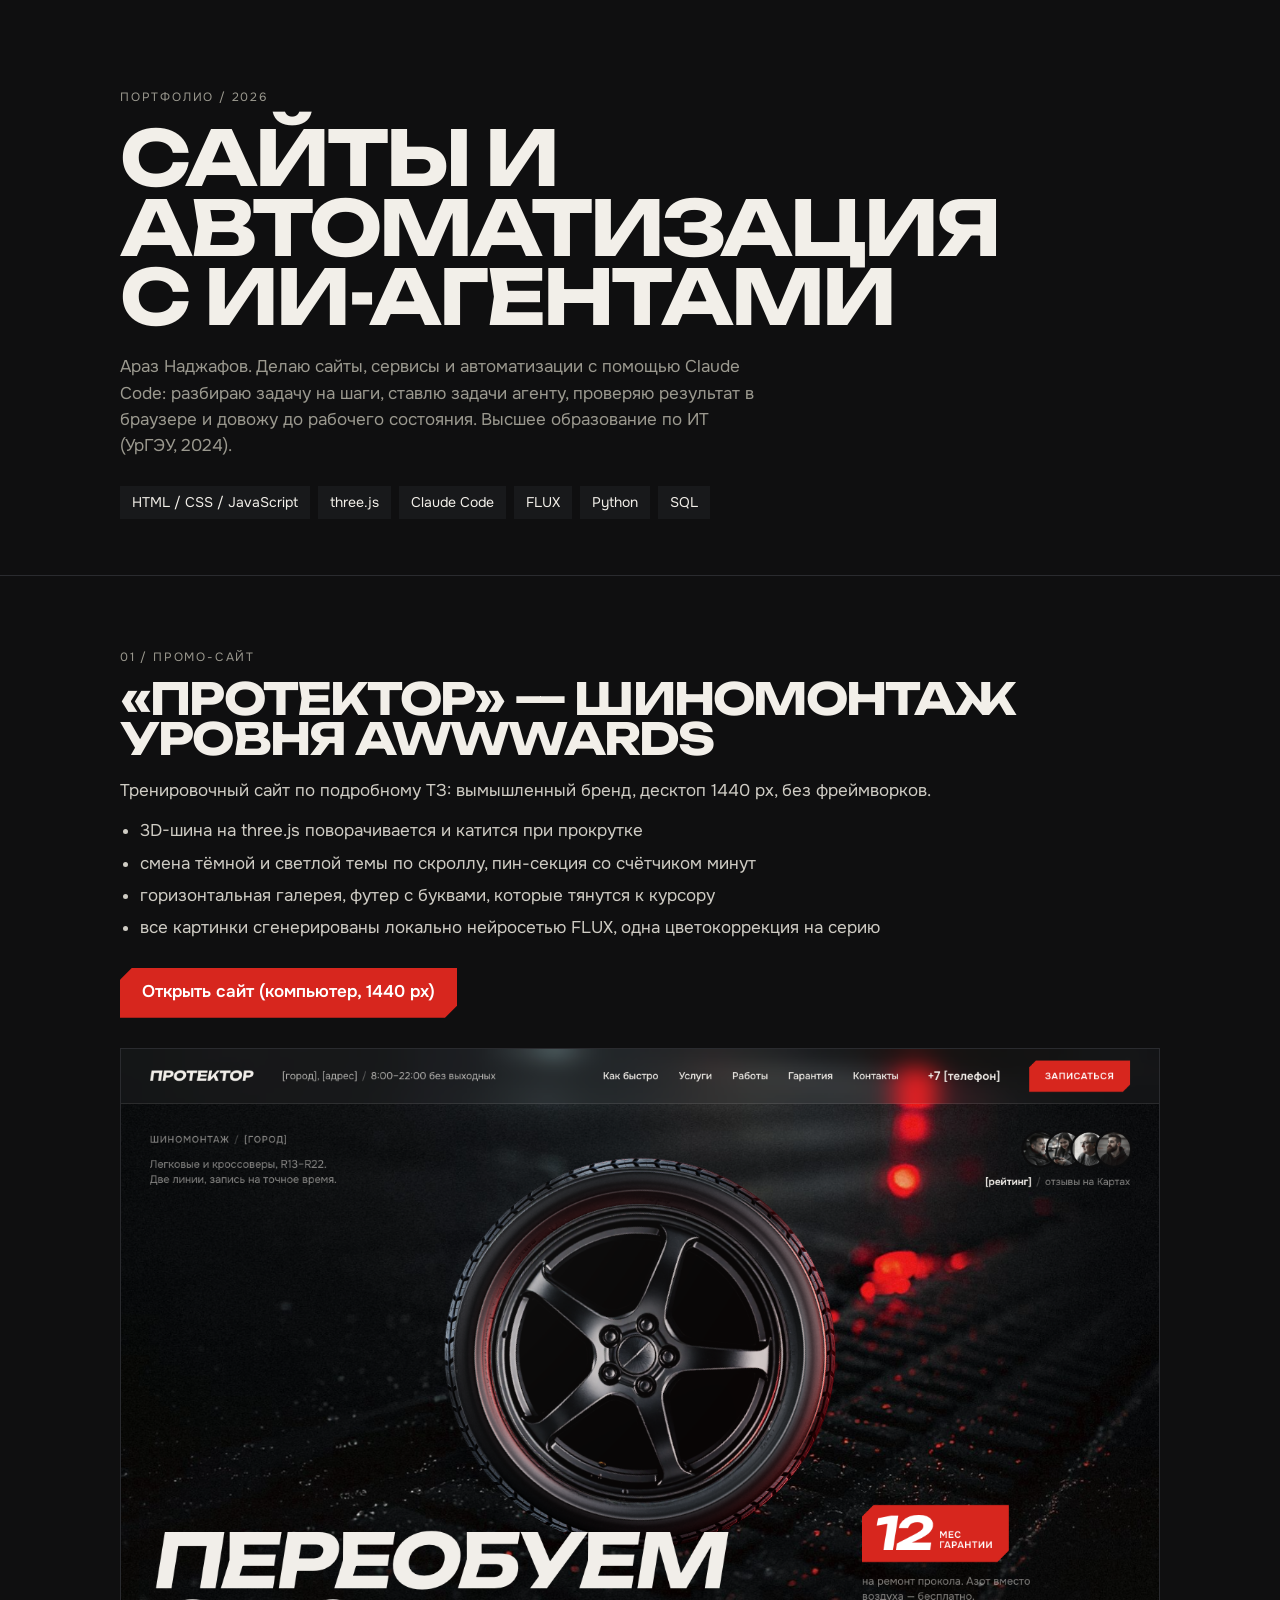
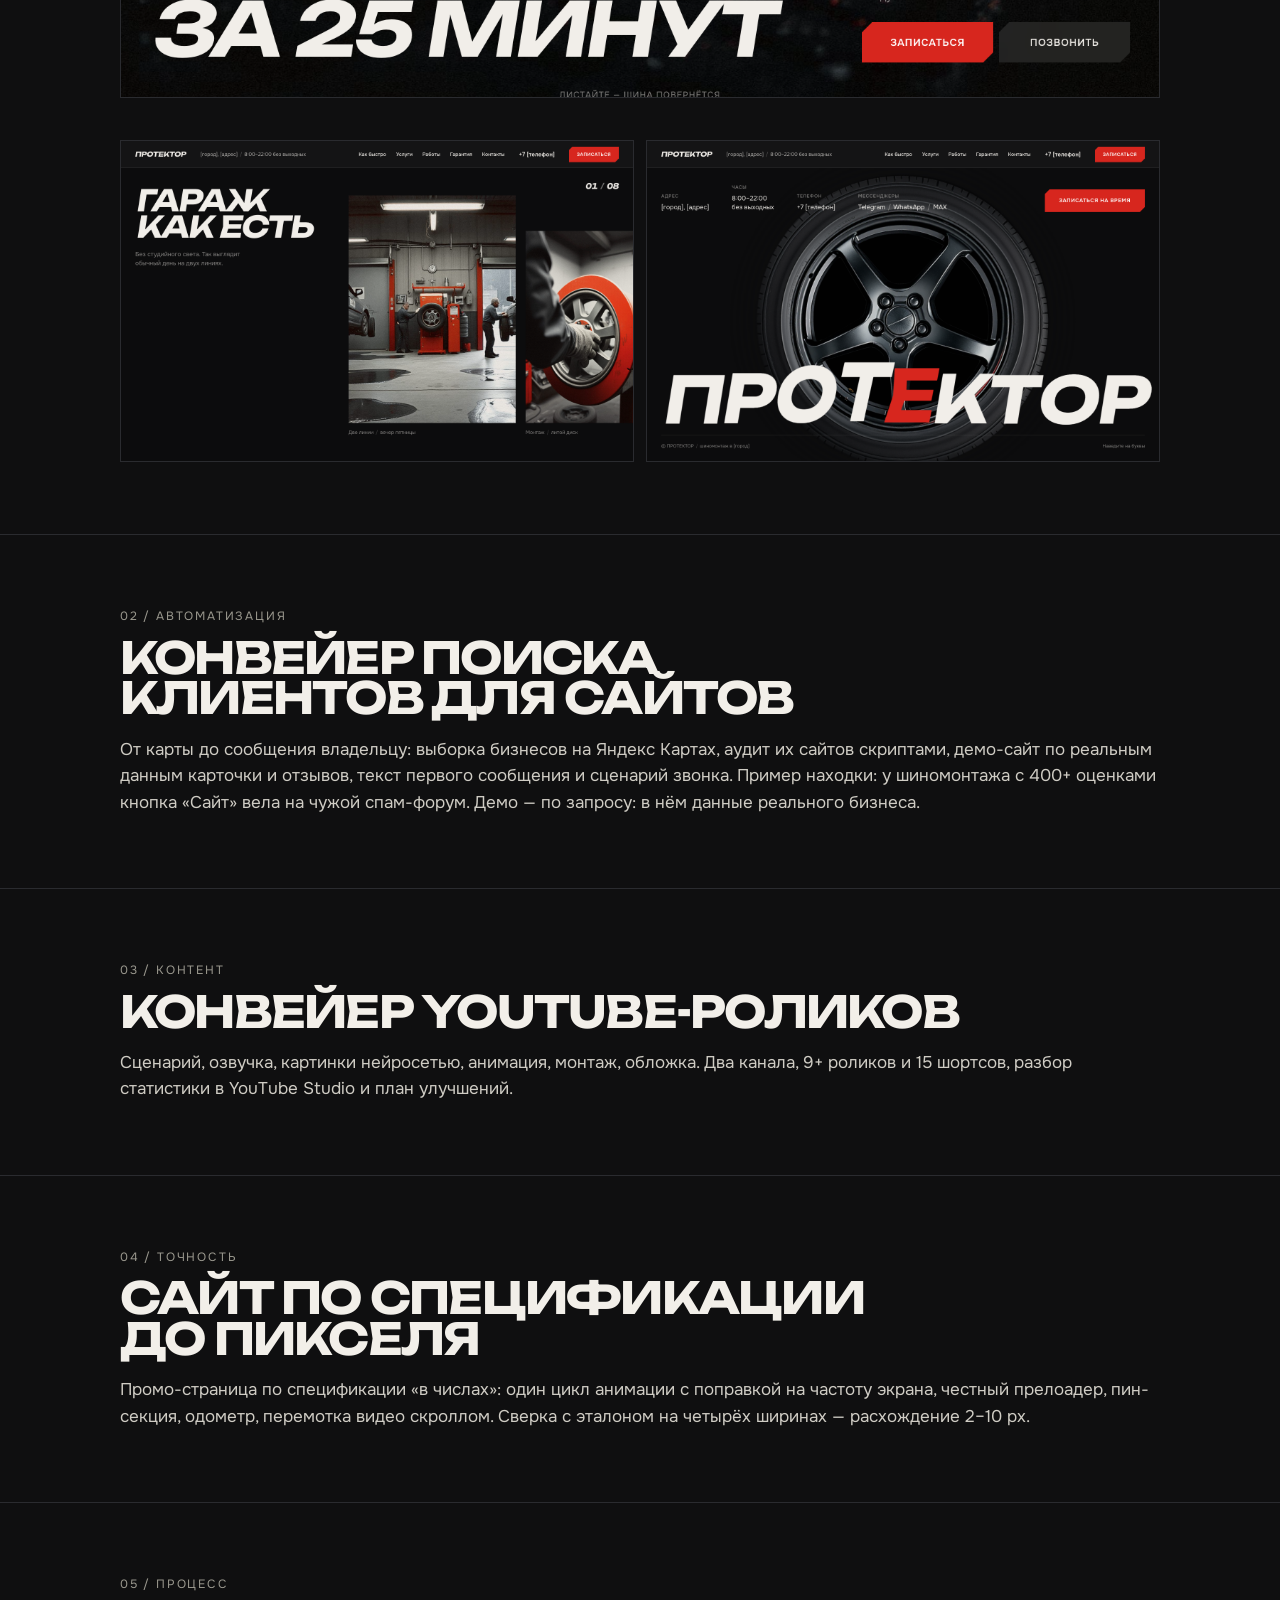
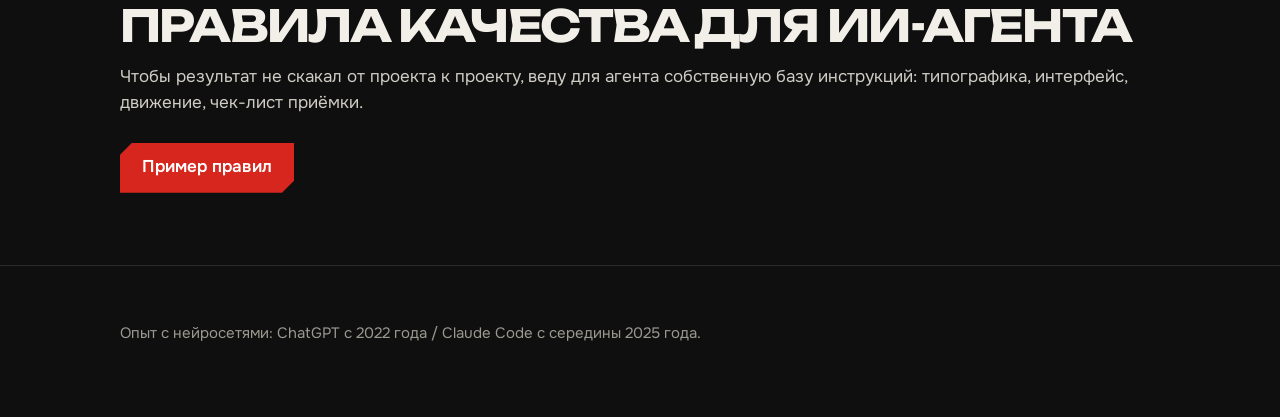
==== index.html @ bf1930d3 "Портфолио: сайт «ПРОТЕКТОР» и описание проектов" ====
<!doctype html>
<html lang="ru">
<head>
<meta charset="utf-8">
<meta name="viewport" content="width=device-width, initial-scale=1">
<title>Араз Наджафов — сайты и автоматизация с ИИ</title>
<meta name="description" content="Портфолио: сайты, сервисы и автоматизации с ИИ-агентами (Claude Code).">
<link rel="preconnect" href="https://fonts.googleapis.com">
<link rel="preconnect" href="https://fonts.gstatic.com" crossorigin>
<link href="https://fonts.googleapis.com/css2?family=Onest:wght@400;500;600&family=Unbounded:wght@700&display=swap" rel="stylesheet">
<style>
:root{--bg:#0f0f10;--surface:#18191b;--line:#2a2b2f;--text:#f2efe9;--muted:#9b998f;--accent:#d7261e;--pad:20px}
*{box-sizing:border-box;margin:0;padding:0}
body{background:var(--bg);color:var(--text);font:17px/1.55 'Onest',system-ui,sans-serif;-webkit-font-smoothing:antialiased}
a{color:inherit}
img{display:block;max-width:100%;height:auto}
.wrap{max-width:1120px;margin:0 auto;padding:0 var(--pad)}
.h{font-family:'Unbounded',sans-serif;font-weight:700;text-transform:uppercase;line-height:.92;letter-spacing:-.04em;text-wrap:balance}
.label{font-size:12px;letter-spacing:.15em;text-transform:uppercase;color:var(--muted)}
header{padding:88px 0 56px;border-bottom:1px solid var(--line)}
header h1{font-size:clamp(34px,7vw,76px);margin:16px 0 22px}
header p{color:var(--muted);max-width:640px}
.tags{display:flex;flex-wrap:wrap;gap:8px;margin-top:26px}
.tags span{background:var(--surface);padding:6px 12px;font-size:14px}
section{padding:72px 0;border-bottom:1px solid var(--line)}
section h2{font-size:clamp(24px,4.2vw,44px);margin:12px 0 18px}
section p,section li{color:#cfccc4}
section ul{margin:14px 0 0 20px;display:grid;gap:6px}
.shot{margin-top:30px;border:1px solid var(--line)}
.grid{display:grid;grid-template-columns:1fr;gap:12px;margin-top:12px}
.btn{display:inline-flex;align-items:center;min-height:50px;padding:0 22px;margin-top:26px;background:var(--accent);color:#fff;text-decoration:none;font-weight:600;clip-path:polygon(12px 0,100% 0,100% calc(100% - 12px),calc(100% - 12px) 100%,0 100%,0 12px)}
footer{padding:56px 0 72px;color:var(--muted);font-size:15px}
@media(min-width:760px){:root{--pad:40px}.grid{grid-template-columns:1fr 1fr}}
</style>
</head>
<body>
<header>
  <div class="wrap">
    <p class="label">Портфолио / 2026</p>
    <h1 class="h">Сайты и автоматизация с ИИ-агентами</h1>
    <p>Араз Наджафов. Делаю сайты, сервисы и автоматизации с помощью Claude Code: разбираю задачу на шаги, ставлю задачи агенту, проверяю результат в браузере и довожу до рабочего состояния. Высшее образование по ИТ (УрГЭУ, 2024).</p>
    <div class="tags"><span>HTML / CSS / JavaScript</span><span>three.js</span><span>Claude Code</span><span>FLUX</span><span>Python</span><span>SQL</span></div>
  </div>
</header>

<section>
  <div class="wrap">
    <p class="label">01 / промо-сайт</p>
    <h2 class="h">«Протектор» — шиномонтаж уровня Awwwards</h2>
    <p>Тренировочный сайт по подробному ТЗ: вымышленный бренд, десктоп 1440 px, без фреймворков.</p>
    <ul>
      <li>3D-шина на three.js поворачивается и катится при прокрутке</li>
      <li>смена тёмной и светлой темы по скроллу, пин-секция со счётчиком минут</li>
      <li>горизонтальная галерея, футер с буквами, которые тянутся к курсору</li>
      <li>все картинки сгенерированы локально нейросетью FLUX, одна цветокоррекция на серию</li>
    </ul>
    <a class="btn" href="protektor/">Открыть сайт (компьютер, 1440 px)</a>
    <img class="shot" src="images/protektor-1-hero.png" alt="Первый экран сайта «Протектор»" loading="lazy">
    <div class="grid">
      <img class="shot" src="images/protektor-3-gallery.png" alt="Галерея «Гараж как есть»" loading="lazy">
      <img class="shot" src="images/protektor-4-footer.png" alt="Футер сайта" loading="lazy">
    </div>
  </div>
</section>

<section>
  <div class="wrap">
    <p class="label">02 / автоматизация</p>
    <h2 class="h">Конвейер поиска клиентов для сайтов</h2>
    <p>От карты до сообщения владельцу: выборка бизнесов на Яндекс Картах, аудит их сайтов скриптами, демо-сайт по реальным данным карточки и отзывов, текст первого сообщения и сценарий звонка. Пример находки: у шиномонтажа с 400+ оценками кнопка «Сайт» вела на чужой спам-форум. Демо — по запросу: в нём данные реального бизнеса.</p>
  </div>
</section>

<section>
  <div class="wrap">
    <p class="label">03 / контент</p>
    <h2 class="h">Конвейер YouTube-роликов</h2>
    <p>Сценарий, озвучка, картинки нейросетью, анимация, монтаж, обложка. Два канала, 9+ роликов и 15 шортсов, разбор статистики в YouTube Studio и план улучшений.</p>
  </div>
</section>

<section>
  <div class="wrap">
    <p class="label">04 / точность</p>
    <h2 class="h">Сайт по спецификации до пикселя</h2>
    <p>Промо-страница по спецификации «в числах»: один цикл анимации с поправкой на частоту экрана, честный прелоадер, пин-секция, одометр, перемотка видео скроллом. Сверка с эталоном на четырёх ширинах — расхождение 2–10 px.</p>
  </div>
</section>

<section>
  <div class="wrap">
    <p class="label">05 / процесс</p>
    <h2 class="h">Правила качества для ИИ-агента</h2>
    <p>Чтобы результат не скакал от проекта к проекту, веду для агента собственную базу инструкций: типографика, интерфейс, движение, чек-лист приёмки.</p>
    <a class="btn" href="ai-agent-quality-rules.md">Пример правил</a>
  </div>
</section>

<footer>
  <div class="wrap">Опыт с нейросетями: ChatGPT с 2022 года / Claude Code с середины 2025 года.</div>
</footer>
</body>
</html>
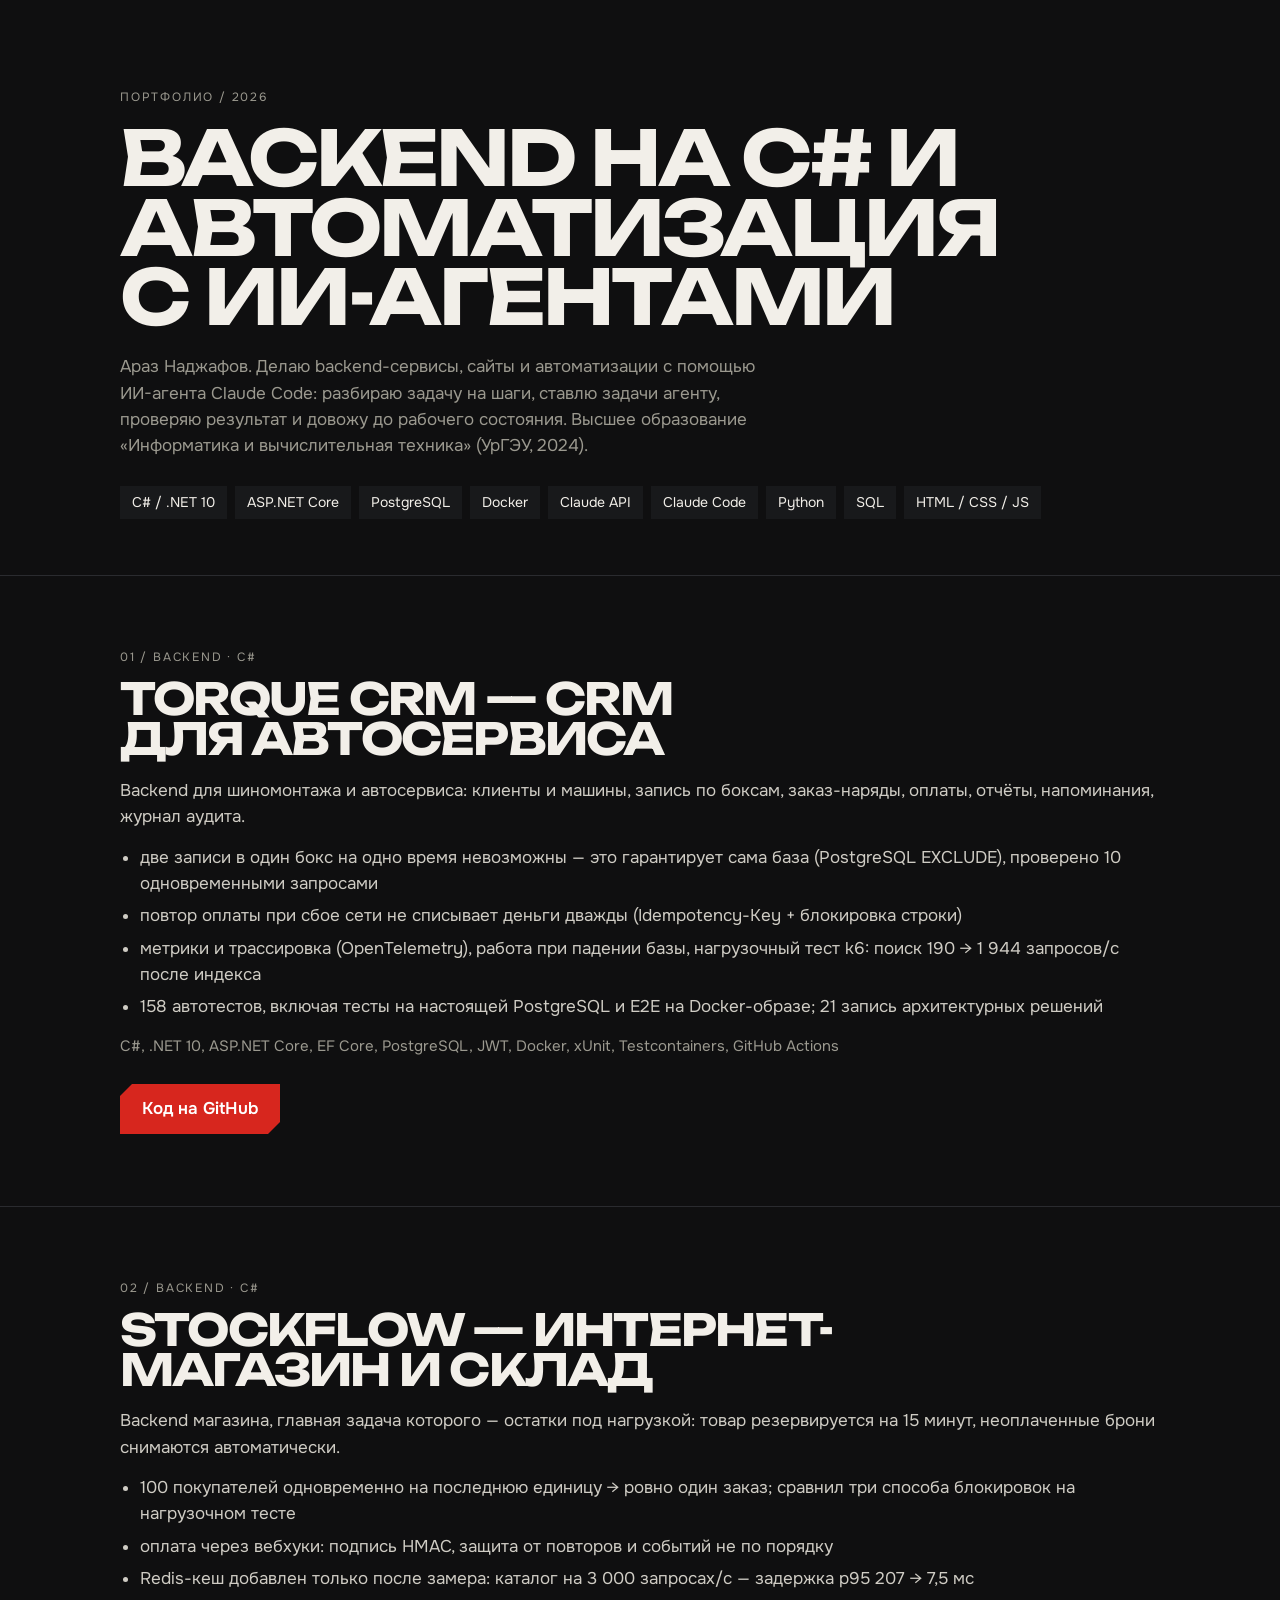
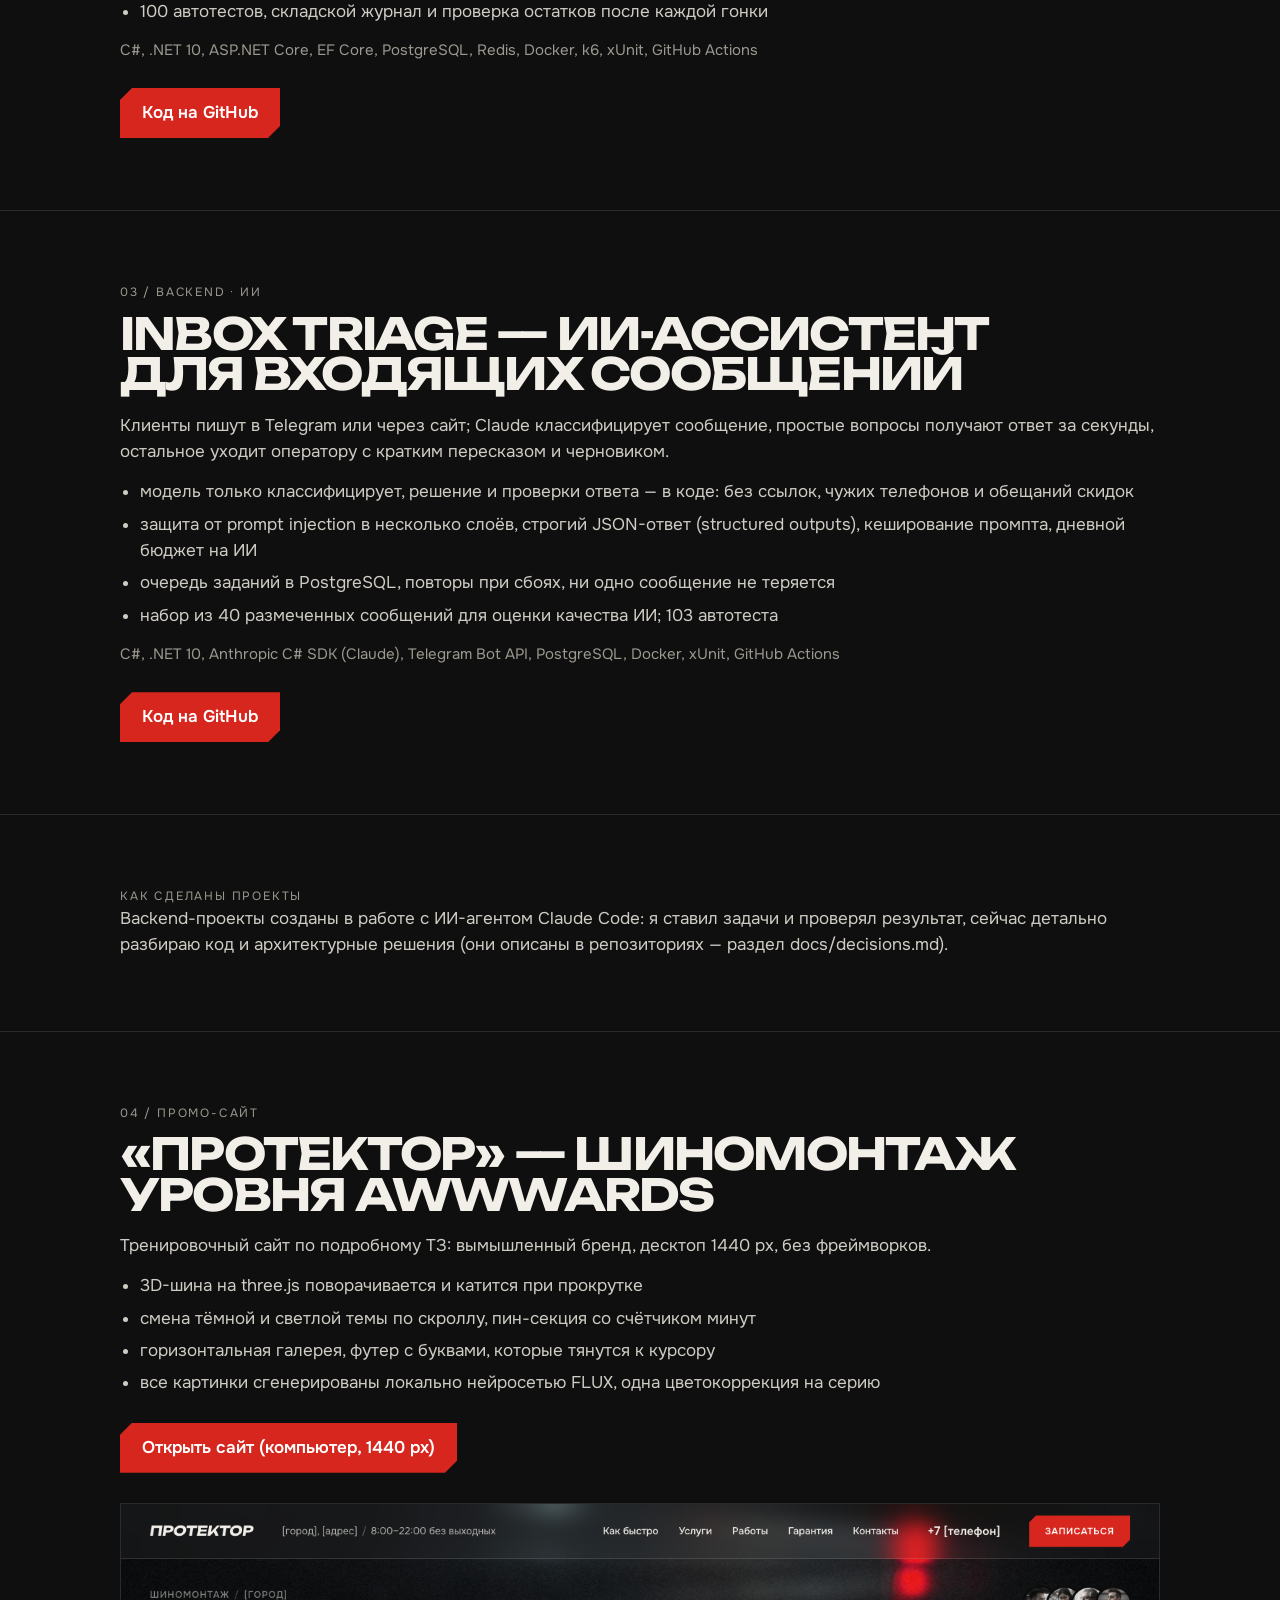
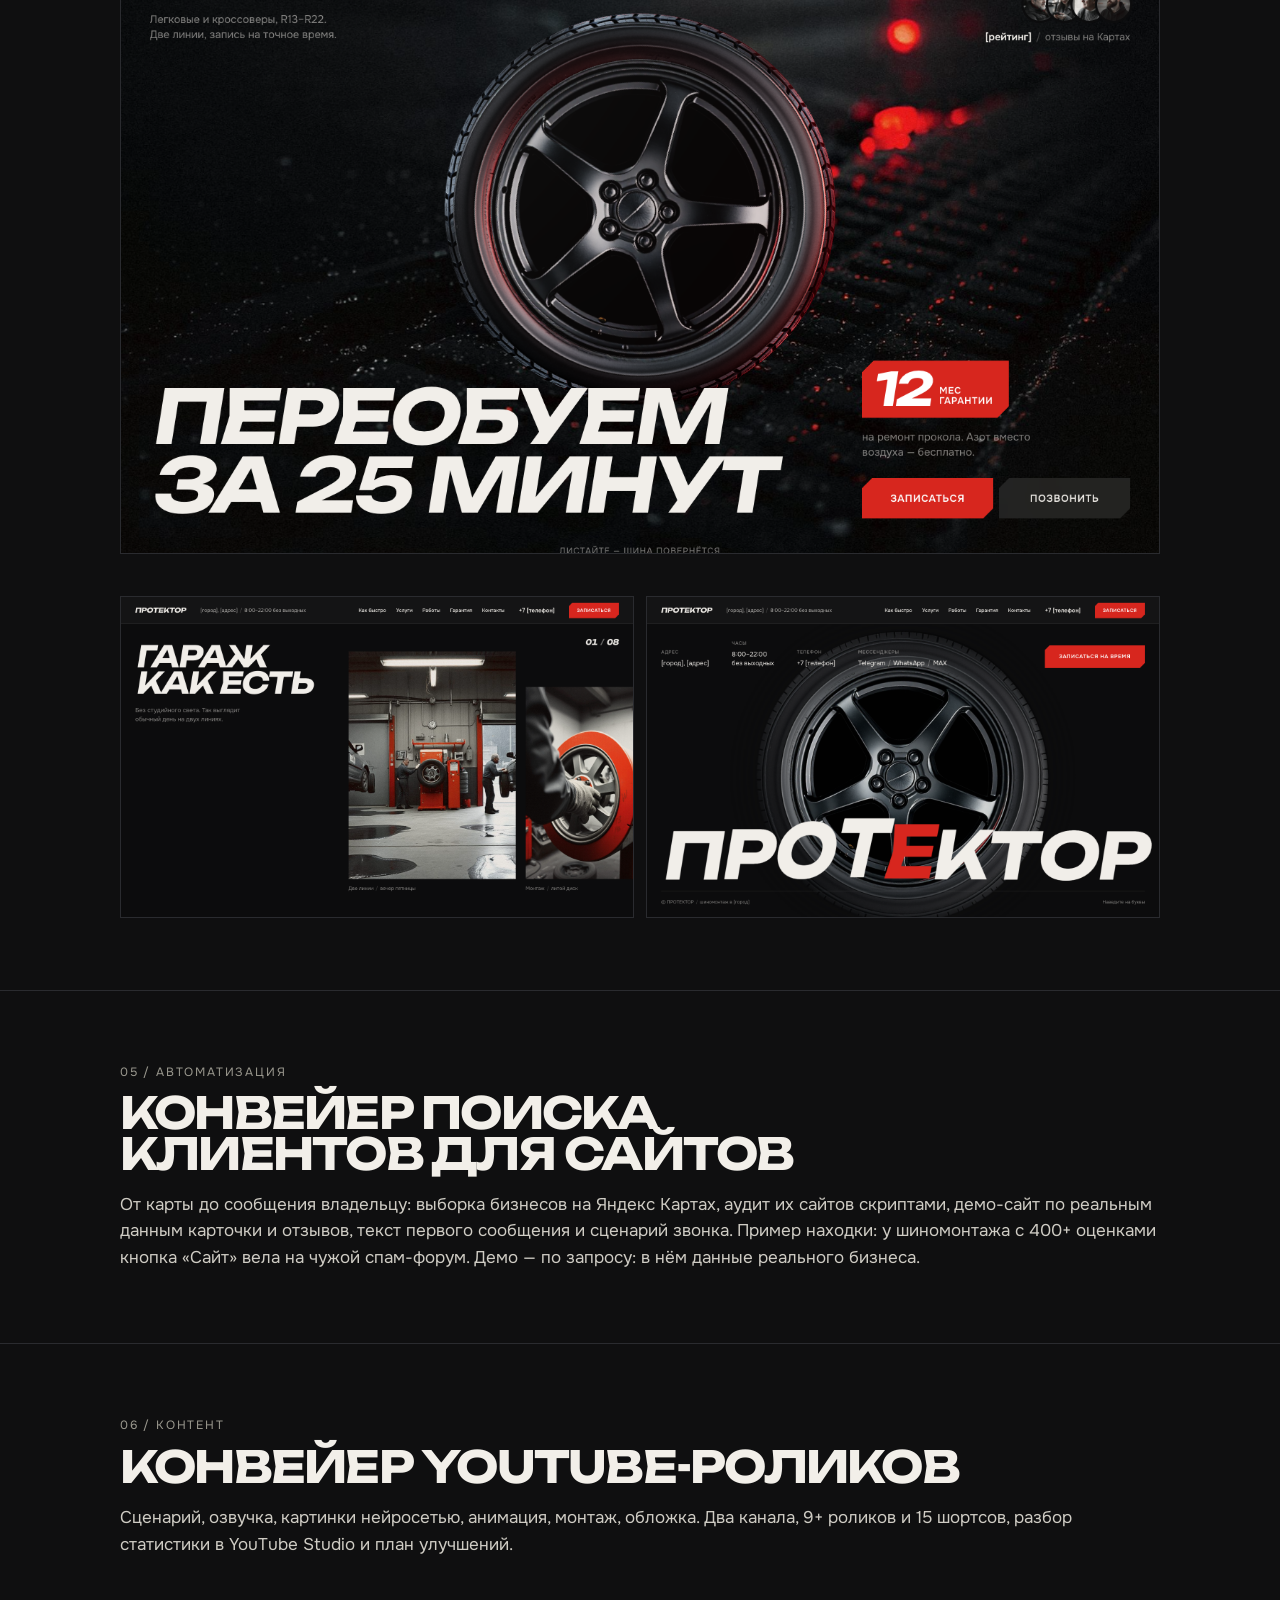
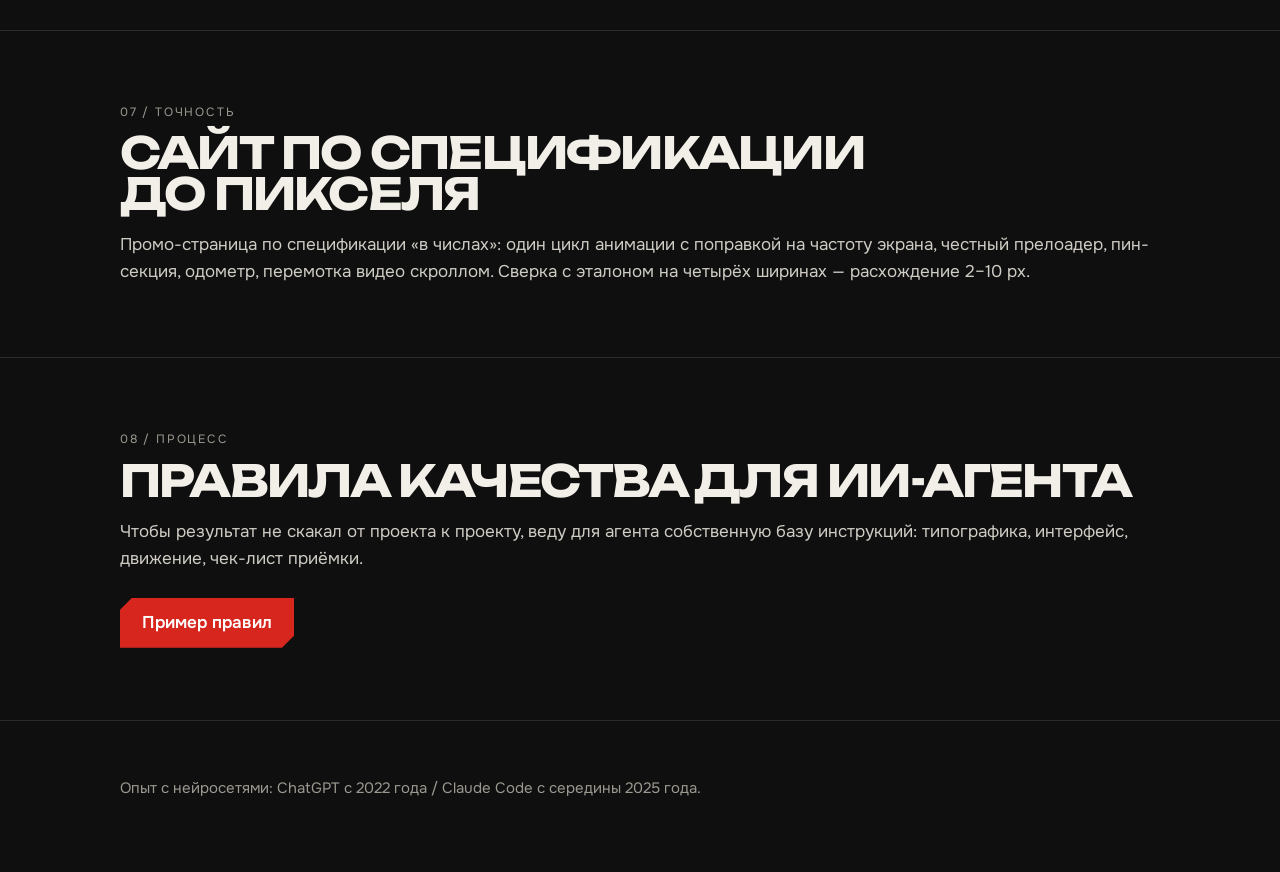
==== commit 962750d8: "Portfolio: backend projects (Torque CRM, Stockflow, Inbox Triage) Co-Authored-By: Claude Opus 5.5 <n" ====
--- a/index.html
+++ b/index.html
@@ -3,8 +3,8 @@
 <head>
 <meta charset="utf-8">
 <meta name="viewport" content="width=device-width, initial-scale=1">
-<title>Араз Наджафов — сайты и автоматизация с ИИ</title>
-<meta name="description" content="Портфолио: сайты, сервисы и автоматизации с ИИ-агентами (Claude Code).">
+<title>Араз Наджафов — backend на C# и автоматизация с ИИ</title>
+<meta name="description" content="Портфолио: backend-проекты на C#/.NET, сайты и автоматизации с ИИ-агентами (Claude Code).">
 <link rel="preconnect" href="https://fonts.googleapis.com">
 <link rel="preconnect" href="https://fonts.gstatic.com" crossorigin>
 <link href="https://fonts.googleapis.com/css2?family=Onest:wght@400;500;600&family=Unbounded:wght@700&display=swap" rel="stylesheet">
@@ -18,7 +18,7 @@
 .h{font-family:'Unbounded',sans-serif;font-weight:700;text-transform:uppercase;line-height:.92;letter-spacing:-.04em;text-wrap:balance}
 .label{font-size:12px;letter-spacing:.15em;text-transform:uppercase;color:var(--muted)}
 header{padding:88px 0 56px;border-bottom:1px solid var(--line)}
-header h1{font-size:clamp(34px,7vw,76px);margin:16px 0 22px}
+header h1{font-size:clamp(24px,7vw,76px);margin:16px 0 22px}
 header p{color:var(--muted);max-width:640px}
 .tags{display:flex;flex-wrap:wrap;gap:8px;margin-top:26px}
 .tags span{background:var(--surface);padding:6px 12px;font-size:14px}
@@ -28,6 +28,7 @@
 section ul{margin:14px 0 0 20px;display:grid;gap:6px}
 .shot{margin-top:30px;border:1px solid var(--line)}
 .grid{display:grid;grid-template-columns:1fr;gap:12px;margin-top:12px}
+.stack{color:var(--muted);font-size:15px;margin-top:14px}
 .btn{display:inline-flex;align-items:center;min-height:50px;padding:0 22px;margin-top:26px;background:var(--accent);color:#fff;text-decoration:none;font-weight:600;clip-path:polygon(12px 0,100% 0,100% calc(100% - 12px),calc(100% - 12px) 100%,0 100%,0 12px)}
 footer{padding:56px 0 72px;color:var(--muted);font-size:15px}
 @media(min-width:760px){:root{--pad:40px}.grid{grid-template-columns:1fr 1fr}}
@@ -37,15 +38,70 @@
 <header>
   <div class="wrap">
     <p class="label">Портфолио / 2026</p>
-    <h1 class="h">Сайты и автоматизация с ИИ-агентами</h1>
-    <p>Араз Наджафов. Делаю сайты, сервисы и автоматизации с помощью Claude Code: разбираю задачу на шаги, ставлю задачи агенту, проверяю результат в браузере и довожу до рабочего состояния. Высшее образование по ИТ (УрГЭУ, 2024).</p>
-    <div class="tags"><span>HTML / CSS / JavaScript</span><span>three.js</span><span>Claude Code</span><span>FLUX</span><span>Python</span><span>SQL</span></div>
+    <h1 class="h">Backend на C# и автоматизация с ИИ-агентами</h1>
+    <p>Араз Наджафов. Делаю backend-сервисы, сайты и автоматизации с помощью ИИ-агента Claude Code: разбираю задачу на шаги, ставлю задачи агенту, проверяю результат и довожу до рабочего состояния. Высшее образование «Информатика и вычислительная техника» (УрГЭУ, 2024).</p>
+    <div class="tags"><span>C# / .NET 10</span><span>ASP.NET Core</span><span>PostgreSQL</span><span>Docker</span><span>Claude API</span><span>Claude Code</span><span>Python</span><span>SQL</span><span>HTML / CSS / JS</span></div>
   </div>
 </header>
 
 <section>
   <div class="wrap">
-    <p class="label">01 / промо-сайт</p>
+    <p class="label">01 / backend · C#</p>
+    <h2 class="h">Torque CRM — CRM для автосервиса</h2>
+    <p>Backend для шиномонтажа и автосервиса: клиенты и машины, запись по боксам, заказ-наряды, оплаты, отчёты, напоминания, журнал аудита.</p>
+    <ul>
+      <li>две записи в один бокс на одно время невозможны — это гарантирует сама база (PostgreSQL EXCLUDE), проверено 10 одновременными запросами</li>
+      <li>повтор оплаты при сбое сети не списывает деньги дважды (Idempotency-Key + блокировка строки)</li>
+      <li>метрики и трассировка (OpenTelemetry), работа при падении базы, нагрузочный тест k6: поиск 190 → 1 944 запросов/с после индекса</li>
+      <li>158 автотестов, включая тесты на настоящей PostgreSQL и E2E на Docker-образе; 21 запись архитектурных решений</li>
+    </ul>
+    <p class="stack">C#, .NET 10, ASP.NET Core, EF Core, PostgreSQL, JWT, Docker, xUnit, Testcontainers, GitHub Actions</p>
+    <a class="btn" href="https://github.com/DEV3LISS/torque-crm">Код на GitHub</a>
+  </div>
+</section>
+
+<section>
+  <div class="wrap">
+    <p class="label">02 / backend · C#</p>
+    <h2 class="h">Stockflow — интернет-магазин и склад</h2>
+    <p>Backend магазина, главная задача которого — остатки под нагрузкой: товар резервируется на 15 минут, неоплаченные брони снимаются автоматически.</p>
+    <ul>
+      <li>100 покупателей одновременно на последнюю единицу → ровно один заказ; сравнил три способа блокировок на нагрузочном тесте</li>
+      <li>оплата через вебхуки: подпись HMAC, защита от повторов и событий не по порядку</li>
+      <li>Redis-кеш добавлен только после замера: каталог на 3 000 запросах/с — задержка p95 207 → 7,5 мс</li>
+      <li>100 автотестов, складской журнал и проверка остатков после каждой гонки</li>
+    </ul>
+    <p class="stack">C#, .NET 10, ASP.NET Core, EF Core, PostgreSQL, Redis, Docker, k6, xUnit, GitHub Actions</p>
+    <a class="btn" href="https://github.com/DEV3LISS/stockflow">Код на GitHub</a>
+  </div>
+</section>
+
+<section>
+  <div class="wrap">
+    <p class="label">03 / backend · ИИ</p>
+    <h2 class="h">Inbox Triage — ИИ-ассистент для входящих сообщений</h2>
+    <p>Клиенты пишут в Telegram или через сайт; Claude классифицирует сообщение, простые вопросы получают ответ за секунды, остальное уходит оператору с кратким пересказом и черновиком.</p>
+    <ul>
+      <li>модель только классифицирует, решение и проверки ответа — в коде: без ссылок, чужих телефонов и обещаний скидок</li>
+      <li>защита от prompt injection в несколько слоёв, строгий JSON-ответ (structured outputs), кеширование промпта, дневной бюджет на ИИ</li>
+      <li>очередь заданий в PostgreSQL, повторы при сбоях, ни одно сообщение не теряется</li>
+      <li>набор из 40 размеченных сообщений для оценки качества ИИ; 103 автотеста</li>
+    </ul>
+    <p class="stack">C#, .NET 10, Anthropic C# SDK (Claude), Telegram Bot API, PostgreSQL, Docker, xUnit, GitHub Actions</p>
+    <a class="btn" href="https://github.com/DEV3LISS/inbox-triage">Код на GitHub</a>
+  </div>
+</section>
+
+<section>
+  <div class="wrap">
+    <p class="label">Как сделаны проекты</p>
+    <p>Backend-проекты созданы в работе с ИИ-агентом Claude Code: я ставил задачи и проверял результат, сейчас детально разбираю код и архитектурные решения (они описаны в репозиториях — раздел docs/decisions.md).</p>
+  </div>
+</section>
+
+<section>
+  <div class="wrap">
+    <p class="label">04 / промо-сайт</p>
     <h2 class="h">«Протектор» — шиномонтаж уровня Awwwards</h2>
     <p>Тренировочный сайт по подробному ТЗ: вымышленный бренд, десктоп 1440 px, без фреймворков.</p>
     <ul>
@@ -65,7 +121,7 @@
 
 <section>
   <div class="wrap">
-    <p class="label">02 / автоматизация</p>
+    <p class="label">05 / автоматизация</p>
     <h2 class="h">Конвейер поиска клиентов для сайтов</h2>
     <p>От карты до сообщения владельцу: выборка бизнесов на Яндекс Картах, аудит их сайтов скриптами, демо-сайт по реальным данным карточки и отзывов, текст первого сообщения и сценарий звонка. Пример находки: у шиномонтажа с 400+ оценками кнопка «Сайт» вела на чужой спам-форум. Демо — по запросу: в нём данные реального бизнеса.</p>
   </div>
@@ -73,7 +129,7 @@
 
 <section>
   <div class="wrap">
-    <p class="label">03 / контент</p>
+    <p class="label">06 / контент</p>
     <h2 class="h">Конвейер YouTube-роликов</h2>
     <p>Сценарий, озвучка, картинки нейросетью, анимация, монтаж, обложка. Два канала, 9+ роликов и 15 шортсов, разбор статистики в YouTube Studio и план улучшений.</p>
   </div>
@@ -81,7 +137,7 @@
 
 <section>
   <div class="wrap">
-    <p class="label">04 / точность</p>
+    <p class="label">07 / точность</p>
     <h2 class="h">Сайт по спецификации до пикселя</h2>
     <p>Промо-страница по спецификации «в числах»: один цикл анимации с поправкой на частоту экрана, честный прелоадер, пин-секция, одометр, перемотка видео скроллом. Сверка с эталоном на четырёх ширинах — расхождение 2–10 px.</p>
   </div>
@@ -89,7 +145,7 @@
 
 <section>
   <div class="wrap">
-    <p class="label">05 / процесс</p>
+    <p class="label">08 / процесс</p>
     <h2 class="h">Правила качества для ИИ-агента</h2>
     <p>Чтобы результат не скакал от проекта к проекту, веду для агента собственную базу инструкций: типографика, интерфейс, движение, чек-лист приёмки.</p>
     <a class="btn" href="ai-agent-quality-rules.md">Пример правил</a>
